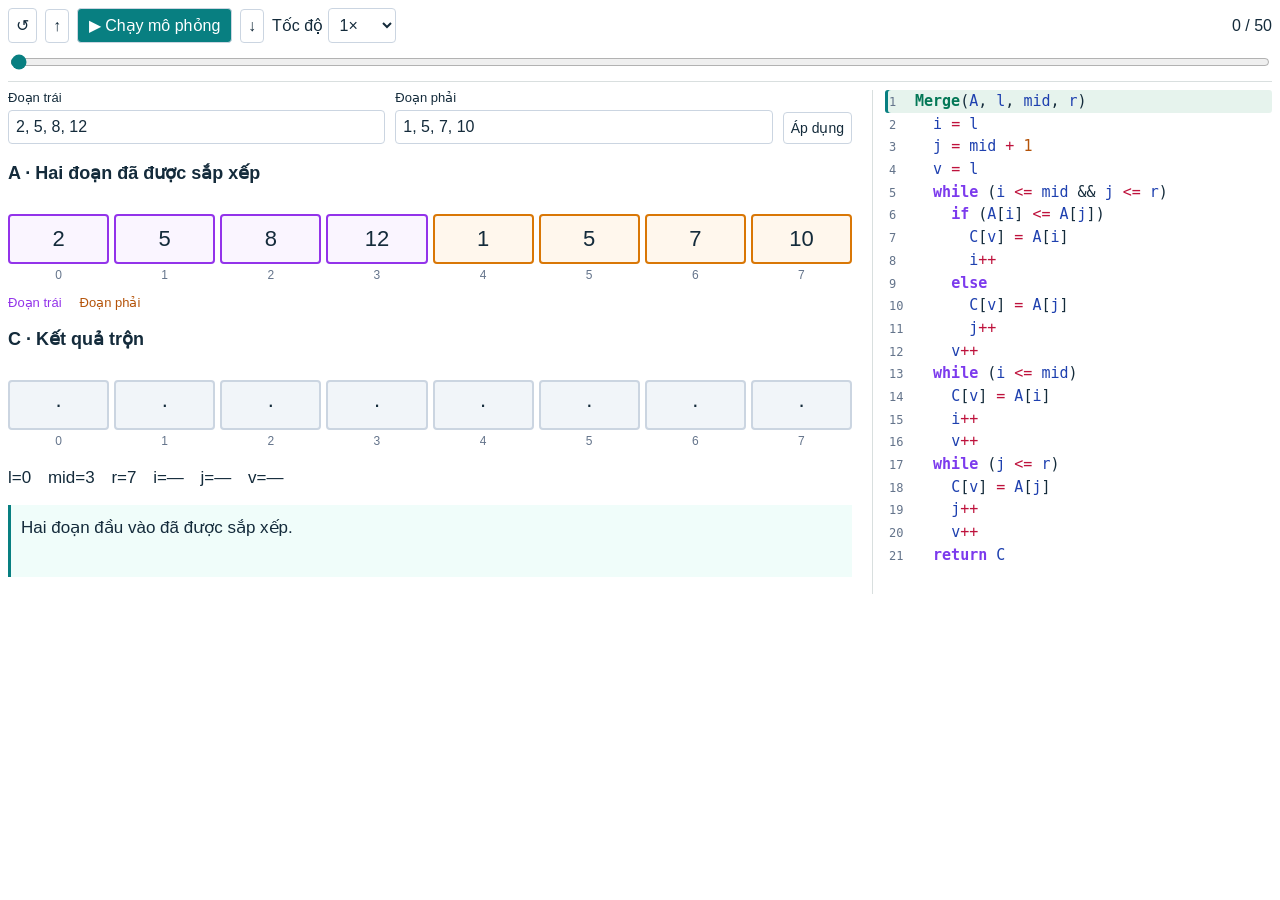
==== assets/dsa-sort/merge-simulation/index.html @ 133346b8 "1" ====
<!doctype html><html lang="vi"><meta charset="utf-8"><title>Merge · Trộn hai đoạn</title><link rel="stylesheet" href="style.css?v=20261112-syntax"><body>
<header><button id="reset" aria-label="Về đầu">↺</button><button id="prev" aria-label="Bước trước">↑</button><button id="play">▶ Chạy mô phỏng</button><button id="next" aria-label="Bước tiếp theo">↓</button><label>Tốc độ <select id="speed"><option value="0.5">0.5×</option><option value="1" selected>1×</option><option value="2">2×</option><option value="3">3×</option></select></label><span id="count"></span><input id="timeline" type="range" min="0" value="0" aria-label="Bước mô phỏng"></header>
<main><section><div class="inputs"><label>Đoạn trái<input id="leftInput" value="2, 5, 8, 12"></label><label>Đoạn phải<input id="rightInput" value="1, 5, 7, 10"></label><button id="apply">Áp dụng</button></div><p id="error" role="alert"></p><h3>A · Hai đoạn đã được sắp xếp</h3><div id="arr" class="cells"></div><p class="legend"><span class="left">Đoạn trái</span><span class="right">Đoạn phải</span></p><h3>C · Kết quả trộn</h3><div id="out" class="cells"></div><div id="vars"></div><p id="message" aria-live="polite"></p></section><aside id="code" aria-label="Mã giả Merge"></aside></main>
<script src="steps.js?v=20261112-symbols"></script><script src="app.js?v=20261112-symbols"></script></body></html>
---- assets/dsa-sort/merge-simulation/style.css ----
*{box-sizing:border-box}body{margin:0;padding:8px;font-family:Helvetica,Arial,sans-serif;color:#142b3b;background:white}header{display:flex;gap:8px;align-items:center;flex-wrap:wrap;padding-bottom:8px;border-bottom:1px solid #d9dfdf}button,select,input{font:inherit;border:1px solid #cbd5e1;border-radius:4px;padding:7px;background:white;color:inherit}button{cursor:pointer}#play{background:#087f81;color:white;min-width:155px}#timeline{width:100%;padding:0;accent-color:#087f81}#count{margin-left:auto}main{display:grid;grid-template-columns:minmax(0,1fr) 400px;gap:20px;padding-top:8px}.inputs{display:flex;gap:10px;align-items:end}.inputs label{flex:1;min-width:0;font-size:13px}.inputs input{display:block;width:100%;margin-top:5px;font-size:16px}.inputs button{font-size:14px}h3{font-size:18px;margin:18px 0 30px}.cells{display:flex;gap:5px;min-height:68px}.cell{flex:1;min-width:0;text-align:center;position:relative}.value{border:2px solid #cbd5e1;border-radius:4px;padding:10px 0;font-size:22px;background:#f1f5f9}.cell.left .value{border-color:#9333ea;background:#faf5ff}.cell.right .value{border-color:#d97706;background:#fff7ed}.cell.current .value{background:#dbeafe;border-color:#2563eb}.index{font-size:12px;color:#64748b;margin-top:4px}.pointer{position:absolute;top:-23px;left:0;right:0;color:#2563eb;font-weight:bold;font-size:15px}.legend{display:flex;gap:18px;font-size:13px}.legend .left{color:#9333ea}.legend .right{color:#b45309}#vars{font-size:17px;margin-top:20px;word-spacing:12px}#message{font-size:17px;line-height:1.5;border-left:3px solid #087f81;padding:10px;background:#f0fdfa;min-height:72px}#error{color:#b91c1c;font-size:13px;margin:5px 0}#error:empty{display:none}#code{border-left:1px solid #d9dfdf;padding-left:12px}.line{font:15px/1.38 ui-monospace,monospace;white-space:pre;padding:1px 4px;border-radius:3px}.line.active{background:#dbeafe;color:#1e40af}.number{display:inline-block;width:26px;color:#64748b;font-size:12px}

.line .syntax-keyword{color:#7c3aed;font-weight:700}
.line .syntax-variable{color:#1e40af}
.line .syntax-number,.line .syntax-literal{color:#b45309}
.line .syntax-operator{color:#be123c}
.line .syntax-function{color:#047857;font-weight:700}
.line.active{background:#e6f3ed;box-shadow:inset 3px 0 #087f81;color:inherit}
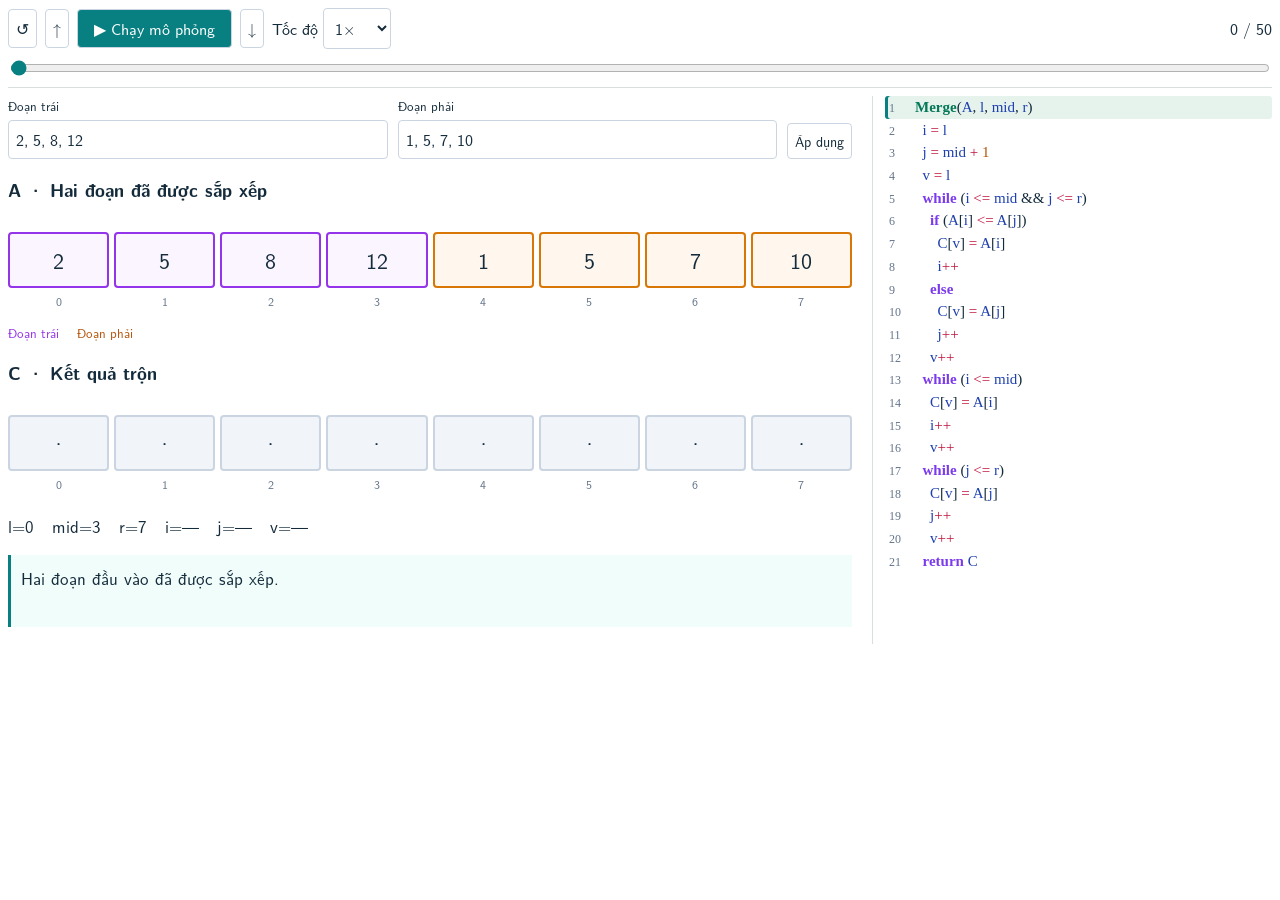
==== commit 29855692: "Standardize typography across presentation decks" ====
--- a/assets/dsa-sort/merge-simulation/index.html
+++ b/assets/dsa-sort/merge-simulation/index.html
@@ -1,4 +1,4 @@
-<!doctype html><html lang="vi"><meta charset="utf-8"><title>Merge · Trộn hai đoạn</title><link rel="stylesheet" href="style.css?v=20261112-syntax"><body>
+<!doctype html><html lang="vi"><meta charset="utf-8"><title>Merge · Trộn hai đoạn</title><link rel="stylesheet" href="../../../presentation-typography.css?v=20261125"><link rel="stylesheet" href="style.css?v=20261125-typography"><body>
 <header><button id="reset" aria-label="Về đầu">↺</button><button id="prev" aria-label="Bước trước">↑</button><button id="play">▶ Chạy mô phỏng</button><button id="next" aria-label="Bước tiếp theo">↓</button><label>Tốc độ <select id="speed"><option value="0.5">0.5×</option><option value="1" selected>1×</option><option value="2">2×</option><option value="3">3×</option></select></label><span id="count"></span><input id="timeline" type="range" min="0" value="0" aria-label="Bước mô phỏng"></header>
 <main><section><div class="inputs"><label>Đoạn trái<input id="leftInput" value="2, 5, 8, 12"></label><label>Đoạn phải<input id="rightInput" value="1, 5, 7, 10"></label><button id="apply">Áp dụng</button></div><p id="error" role="alert"></p><h3>A · Hai đoạn đã được sắp xếp</h3><div id="arr" class="cells"></div><p class="legend"><span class="left">Đoạn trái</span><span class="right">Đoạn phải</span></p><h3>C · Kết quả trộn</h3><div id="out" class="cells"></div><div id="vars"></div><p id="message" aria-live="polite"></p></section><aside id="code" aria-label="Mã giả Merge"></aside></main>
 <script src="steps.js?v=20261112-symbols"></script><script src="app.js?v=20261112-symbols"></script></body></html>
--- a/presentation-typography.css
+++ b/presentation-typography.css
@@ -0,0 +1,80 @@
+@font-face {
+  font-family: "Latin Modern Sans";
+  src: url("assets/fonts/latin-modern/lmsans10-regular.otf") format("opentype");
+  font-weight: 400;
+  font-display: swap;
+}
+
+@font-face {
+  font-family: "Latin Modern Sans";
+  src: url("assets/fonts/latin-modern/lmsans10-bold.otf") format("opentype");
+  font-weight: 600 900;
+  font-display: swap;
+}
+
+@font-face {
+  font-family: "Latin Modern Sans";
+  src: url("assets/fonts/latin-modern/lmsans10-oblique.otf") format("opentype");
+  font-style: italic;
+  font-display: swap;
+}
+
+@font-face {
+  font-family: "Latin Modern Sans";
+  src: url("assets/fonts/latin-modern/lmsans10-boldoblique.otf") format("opentype");
+  font-style: italic;
+  font-weight: 600 900;
+  font-display: swap;
+}
+
+@font-face {
+  font-family: "Latin Modern Math";
+  src: url("assets/fonts/latin-modern/latinmodern-math.otf") format("opentype");
+  font-display: swap;
+}
+
+body[data-presentation],
+body[data-presentation] :is(
+  button, input, .slide, h1, h2, h3, p, li, th, td, .cover-event, .logo-csonet-lockup > span,
+  .formula, .constraints p, .constraints p > span:not(.math), .labels > div > span,
+  .tokens b, .index, .key-formula > span:not(.math), .quota-calculation,
+  .big-stat, .big-stat > span:not(.math), .rho strong, .network-name,
+  .conclusions li > span, .closing-bottom strong, .conflict b
+) {
+  font-family: "Latin Modern Sans", sans-serif;
+}
+
+body[data-presentation] .slide :is(h1, h2, h3) {
+  font-weight: 700;
+}
+
+body[data-presentation] .math {
+  letter-spacing: normal;
+  text-transform: none;
+  font-synthesis: none;
+}
+
+body[data-presentation] :is(
+  .math math, .soict-normal svg g text, .soict-normal svg text[text-anchor="end"]
+) {
+  font-family: "Latin Modern Math", math;
+  font-weight: 400;
+  font-style: normal;
+}
+
+body[data-presentation] #deck .pseudocode,
+body[data-presentation] #deck .pseudocode :is(h1, h2, h3, p, li) {
+  font-family: Georgia, serif;
+}
+
+.pseudocode .katex {
+  font-family: KaTeX_Main, serif;
+}
+
+.pseudocode .katex :is(.mathnormal, .mathit) {
+  font-family: KaTeX_Math, serif;
+}
+
+.pseudocode .katex .text {
+  font-family: Georgia, serif;
+}
--- a/assets/dsa-sort/merge-simulation/style.css
+++ b/assets/dsa-sort/merge-simulation/style.css
@@ -1,4 +1,4 @@
-*{box-sizing:border-box}body{margin:0;padding:8px;font-family:Helvetica,Arial,sans-serif;color:#142b3b;background:white}header{display:flex;gap:8px;align-items:center;flex-wrap:wrap;padding-bottom:8px;border-bottom:1px solid #d9dfdf}button,select,input{font:inherit;border:1px solid #cbd5e1;border-radius:4px;padding:7px;background:white;color:inherit}button{cursor:pointer}#play{background:#087f81;color:white;min-width:155px}#timeline{width:100%;padding:0;accent-color:#087f81}#count{margin-left:auto}main{display:grid;grid-template-columns:minmax(0,1fr) 400px;gap:20px;padding-top:8px}.inputs{display:flex;gap:10px;align-items:end}.inputs label{flex:1;min-width:0;font-size:13px}.inputs input{display:block;width:100%;margin-top:5px;font-size:16px}.inputs button{font-size:14px}h3{font-size:18px;margin:18px 0 30px}.cells{display:flex;gap:5px;min-height:68px}.cell{flex:1;min-width:0;text-align:center;position:relative}.value{border:2px solid #cbd5e1;border-radius:4px;padding:10px 0;font-size:22px;background:#f1f5f9}.cell.left .value{border-color:#9333ea;background:#faf5ff}.cell.right .value{border-color:#d97706;background:#fff7ed}.cell.current .value{background:#dbeafe;border-color:#2563eb}.index{font-size:12px;color:#64748b;margin-top:4px}.pointer{position:absolute;top:-23px;left:0;right:0;color:#2563eb;font-weight:bold;font-size:15px}.legend{display:flex;gap:18px;font-size:13px}.legend .left{color:#9333ea}.legend .right{color:#b45309}#vars{font-size:17px;margin-top:20px;word-spacing:12px}#message{font-size:17px;line-height:1.5;border-left:3px solid #087f81;padding:10px;background:#f0fdfa;min-height:72px}#error{color:#b91c1c;font-size:13px;margin:5px 0}#error:empty{display:none}#code{border-left:1px solid #d9dfdf;padding-left:12px}.line{font:15px/1.38 ui-monospace,monospace;white-space:pre;padding:1px 4px;border-radius:3px}.line.active{background:#dbeafe;color:#1e40af}.number{display:inline-block;width:26px;color:#64748b;font-size:12px}
+*{box-sizing:border-box}body{margin:0;padding:8px;font-family:"Latin Modern Sans",sans-serif;color:#142b3b;background:white}header{display:flex;gap:8px;align-items:center;flex-wrap:wrap;padding-bottom:8px;border-bottom:1px solid #d9dfdf}button,select,input{font:inherit;border:1px solid #cbd5e1;border-radius:4px;padding:7px;background:white;color:inherit}button{cursor:pointer}#play{background:#087f81;color:white;min-width:155px}#timeline{width:100%;padding:0;accent-color:#087f81}#count{margin-left:auto}main{display:grid;grid-template-columns:minmax(0,1fr) 400px;gap:20px;padding-top:8px}.inputs{display:flex;gap:10px;align-items:end}.inputs label{flex:1;min-width:0;font-size:13px}.inputs input{display:block;width:100%;margin-top:5px;font-size:16px}.inputs button{font-size:14px}h3{font-size:18px;margin:18px 0 30px}.cells{display:flex;gap:5px;min-height:68px}.cell{flex:1;min-width:0;text-align:center;position:relative}.value{border:2px solid #cbd5e1;border-radius:4px;padding:10px 0;font-size:22px;background:#f1f5f9}.cell.left .value{border-color:#9333ea;background:#faf5ff}.cell.right .value{border-color:#d97706;background:#fff7ed}.cell.current .value{background:#dbeafe;border-color:#2563eb}.index{font-size:12px;color:#64748b;margin-top:4px}.pointer{position:absolute;top:-23px;left:0;right:0;color:#2563eb;font-weight:bold;font-size:15px}.legend{display:flex;gap:18px;font-size:13px}.legend .left{color:#9333ea}.legend .right{color:#b45309}#vars{font-size:17px;margin-top:20px;word-spacing:12px}#message{font-size:17px;line-height:1.5;border-left:3px solid #087f81;padding:10px;background:#f0fdfa;min-height:72px}#error{color:#b91c1c;font-size:13px;margin:5px 0}#error:empty{display:none}#code{border-left:1px solid #d9dfdf;padding-left:12px}.line{font:15px/1.38 Georgia,serif;white-space:pre;padding:1px 4px;border-radius:3px}.line.active{background:#dbeafe;color:#1e40af}.number{display:inline-block;width:26px;color:#64748b;font-size:12px}
 
 .line .syntax-keyword{color:#7c3aed;font-weight:700}
 .line .syntax-variable{color:#1e40af}
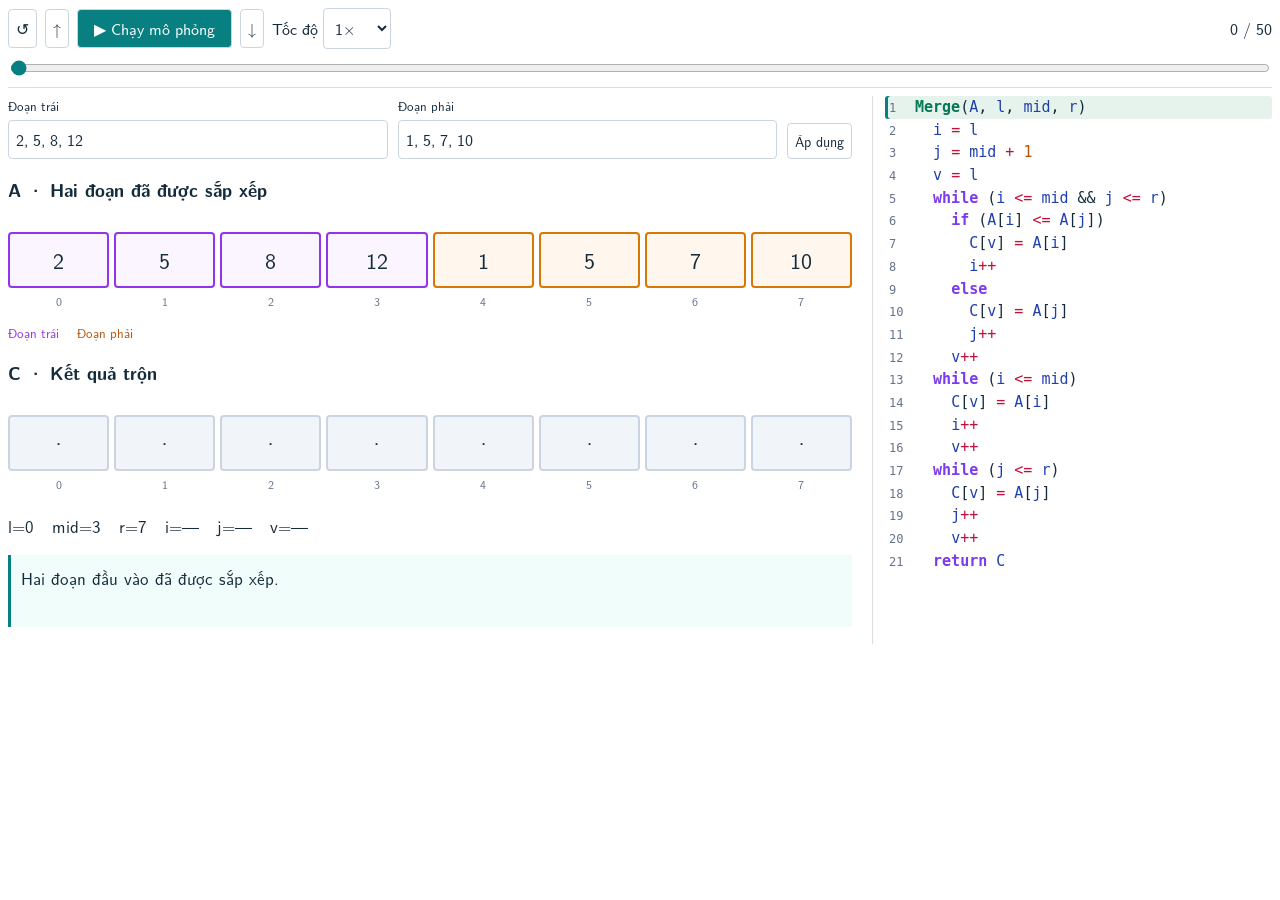
==== commit eb9d158c: "Restore the original monospace fonts for Sort pseudocode" ====
--- a/assets/dsa-sort/merge-simulation/index.html
+++ b/assets/dsa-sort/merge-simulation/index.html
@@ -1,4 +1,4 @@
-<!doctype html><html lang="vi"><meta charset="utf-8"><title>Merge · Trộn hai đoạn</title><link rel="stylesheet" href="../../../presentation-typography.css?v=20261125"><link rel="stylesheet" href="style.css?v=20261125-typography"><body>
+<!doctype html><html lang="vi"><meta charset="utf-8"><title>Merge · Trộn hai đoạn</title><link rel="stylesheet" href="../../../presentation-typography.css?v=20261125"><link rel="stylesheet" href="style.css?v=monospace"><body>
 <header><button id="reset" aria-label="Về đầu">↺</button><button id="prev" aria-label="Bước trước">↑</button><button id="play">▶ Chạy mô phỏng</button><button id="next" aria-label="Bước tiếp theo">↓</button><label>Tốc độ <select id="speed"><option value="0.5">0.5×</option><option value="1" selected>1×</option><option value="2">2×</option><option value="3">3×</option></select></label><span id="count"></span><input id="timeline" type="range" min="0" value="0" aria-label="Bước mô phỏng"></header>
 <main><section><div class="inputs"><label>Đoạn trái<input id="leftInput" value="2, 5, 8, 12"></label><label>Đoạn phải<input id="rightInput" value="1, 5, 7, 10"></label><button id="apply">Áp dụng</button></div><p id="error" role="alert"></p><h3>A · Hai đoạn đã được sắp xếp</h3><div id="arr" class="cells"></div><p class="legend"><span class="left">Đoạn trái</span><span class="right">Đoạn phải</span></p><h3>C · Kết quả trộn</h3><div id="out" class="cells"></div><div id="vars"></div><p id="message" aria-live="polite"></p></section><aside id="code" aria-label="Mã giả Merge"></aside></main>
 <script src="steps.js?v=20261112-symbols"></script><script src="app.js?v=20261112-symbols"></script></body></html>
--- a/assets/dsa-sort/merge-simulation/style.css
+++ b/assets/dsa-sort/merge-simulation/style.css
@@ -1,4 +1,4 @@
-*{box-sizing:border-box}body{margin:0;padding:8px;font-family:"Latin Modern Sans",sans-serif;color:#142b3b;background:white}header{display:flex;gap:8px;align-items:center;flex-wrap:wrap;padding-bottom:8px;border-bottom:1px solid #d9dfdf}button,select,input{font:inherit;border:1px solid #cbd5e1;border-radius:4px;padding:7px;background:white;color:inherit}button{cursor:pointer}#play{background:#087f81;color:white;min-width:155px}#timeline{width:100%;padding:0;accent-color:#087f81}#count{margin-left:auto}main{display:grid;grid-template-columns:minmax(0,1fr) 400px;gap:20px;padding-top:8px}.inputs{display:flex;gap:10px;align-items:end}.inputs label{flex:1;min-width:0;font-size:13px}.inputs input{display:block;width:100%;margin-top:5px;font-size:16px}.inputs button{font-size:14px}h3{font-size:18px;margin:18px 0 30px}.cells{display:flex;gap:5px;min-height:68px}.cell{flex:1;min-width:0;text-align:center;position:relative}.value{border:2px solid #cbd5e1;border-radius:4px;padding:10px 0;font-size:22px;background:#f1f5f9}.cell.left .value{border-color:#9333ea;background:#faf5ff}.cell.right .value{border-color:#d97706;background:#fff7ed}.cell.current .value{background:#dbeafe;border-color:#2563eb}.index{font-size:12px;color:#64748b;margin-top:4px}.pointer{position:absolute;top:-23px;left:0;right:0;color:#2563eb;font-weight:bold;font-size:15px}.legend{display:flex;gap:18px;font-size:13px}.legend .left{color:#9333ea}.legend .right{color:#b45309}#vars{font-size:17px;margin-top:20px;word-spacing:12px}#message{font-size:17px;line-height:1.5;border-left:3px solid #087f81;padding:10px;background:#f0fdfa;min-height:72px}#error{color:#b91c1c;font-size:13px;margin:5px 0}#error:empty{display:none}#code{border-left:1px solid #d9dfdf;padding-left:12px}.line{font:15px/1.38 Georgia,serif;white-space:pre;padding:1px 4px;border-radius:3px}.line.active{background:#dbeafe;color:#1e40af}.number{display:inline-block;width:26px;color:#64748b;font-size:12px}
+*{box-sizing:border-box}body{margin:0;padding:8px;font-family:"Latin Modern Sans",sans-serif;color:#142b3b;background:white}header{display:flex;gap:8px;align-items:center;flex-wrap:wrap;padding-bottom:8px;border-bottom:1px solid #d9dfdf}button,select,input{font:inherit;border:1px solid #cbd5e1;border-radius:4px;padding:7px;background:white;color:inherit}button{cursor:pointer}#play{background:#087f81;color:white;min-width:155px}#timeline{width:100%;padding:0;accent-color:#087f81}#count{margin-left:auto}main{display:grid;grid-template-columns:minmax(0,1fr) 400px;gap:20px;padding-top:8px}.inputs{display:flex;gap:10px;align-items:end}.inputs label{flex:1;min-width:0;font-size:13px}.inputs input{display:block;width:100%;margin-top:5px;font-size:16px}.inputs button{font-size:14px}h3{font-size:18px;margin:18px 0 30px}.cells{display:flex;gap:5px;min-height:68px}.cell{flex:1;min-width:0;text-align:center;position:relative}.value{border:2px solid #cbd5e1;border-radius:4px;padding:10px 0;font-size:22px;background:#f1f5f9}.cell.left .value{border-color:#9333ea;background:#faf5ff}.cell.right .value{border-color:#d97706;background:#fff7ed}.cell.current .value{background:#dbeafe;border-color:#2563eb}.index{font-size:12px;color:#64748b;margin-top:4px}.pointer{position:absolute;top:-23px;left:0;right:0;color:#2563eb;font-weight:bold;font-size:15px}.legend{display:flex;gap:18px;font-size:13px}.legend .left{color:#9333ea}.legend .right{color:#b45309}#vars{font-size:17px;margin-top:20px;word-spacing:12px}#message{font-size:17px;line-height:1.5;border-left:3px solid #087f81;padding:10px;background:#f0fdfa;min-height:72px}#error{color:#b91c1c;font-size:13px;margin:5px 0}#error:empty{display:none}#code{border-left:1px solid #d9dfdf;padding-left:12px}.line{font:15px/1.38 ui-monospace,monospace;white-space:pre;padding:1px 4px;border-radius:3px}.line.active{background:#dbeafe;color:#1e40af}.number{display:inline-block;width:26px;color:#64748b;font-size:12px}
 
 .line .syntax-keyword{color:#7c3aed;font-weight:700}
 .line .syntax-variable{color:#1e40af}
